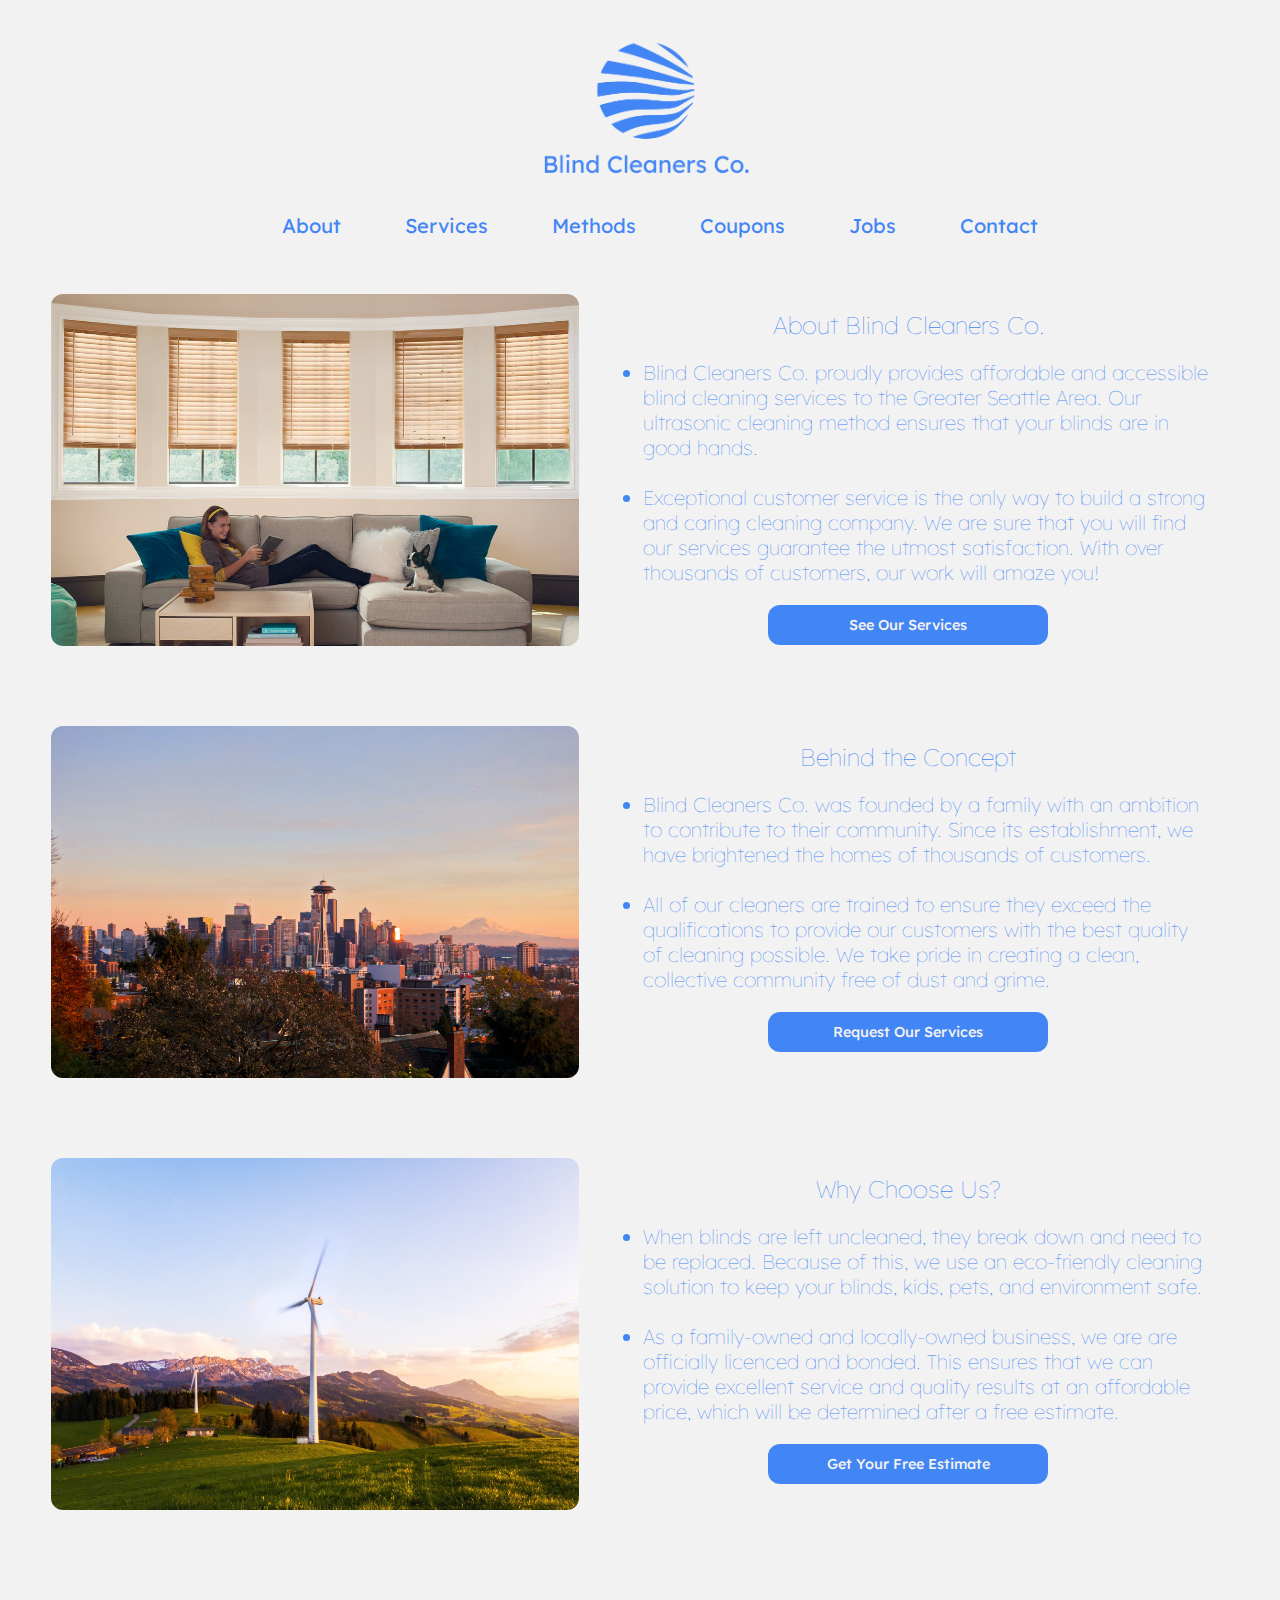
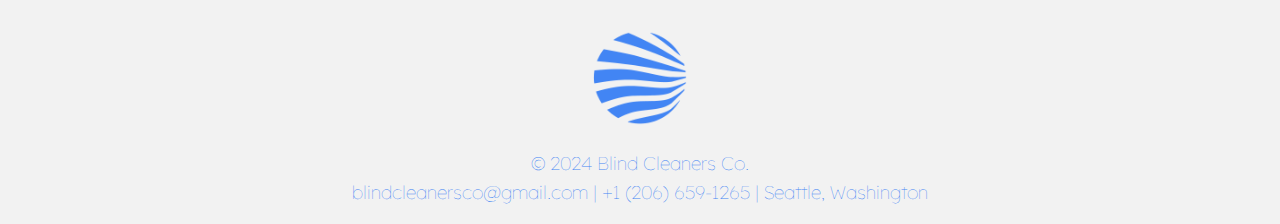
==== about.html @ 16b5f85d "Add files via upload" ====
<!DOCTYPE html>
<html>
    <head>
        <title>About | Blind Cleaners Co.</title>
        <link rel="stylesheet" href="style.css">
        <link rel="icon" type="image/x-icon" href="favicon.png">

        <meta name="viewport" content="width=device-width, initial-scale=1.0">

        <link rel="preconnect" href="https://fonts.googleapis.com">
        <link rel="preconnect" href="https://fonts.gstatic.com" crossorigin>
        <link href="https://fonts.googleapis.com/css2?family=Lexend" rel="stylesheet">
        <link href="https://fonts.googleapis.com/css2?family=Lexend+Deca:wght@300&display=swap" rel="stylesheet">
    </head>

    <body>
        <button class="logoButton">
            <a href="index.html"><img class="logoImage" src="logoButton.png" alt="logo"><img></a>
        </button>
        
        <nav class="navigation">
            <div class="menu">
                <ul>
                    <li><a class="item" href="about.html">About</a></li>
                    <li><a class="item" href="services.html">Services</a></li>
                    <li><a class="item" href="methods.html">Methods</a></li>
                    <li><a class="item" href="coupons.html">Coupons</a></li>
                    <li><a class="item" href="jobs.html">Jobs</a></li>
                    <li><a class="item" href="contact.html">Contact</a></li>
                </ul>
            </div>

            <div class="hamburger">
                <span class="bar"></span>
                <span class="bar"></span>
                <span class="bar"></span>
            </div>
        </nav>

        <div class="surroundsAbout">
            <img class="servicesImageRight" src="about.png" alt="about"><img>

            <h2 class="toFix" style="margin-left: 1rem; color: #4285F4; font-size: 1.5rem; font-family: Lexend;">
                About Blind Cleaners Co.
                <ul style="color: #4285F4; font-size: 1.25rem; font-family: Lexend Deca; text-align: left;">
                    <li>
                        Blind Cleaners Co. proudly provides affordable and accessible blind cleaning services to the
                        Greater Seattle Area. Our ultrasonic cleaning method ensures that your blinds are in good hands.
                    </li><br>
                    <li>
                        Exceptional customer service is the only way to build a strong and caring cleaning company.
                        We are sure that you will find our services guarantee the utmost satisfaction.
                        With over thousands of customers, our work will amaze you!
                    </li>
                </ul>
                <button class="processButton"><a class = "text" href="services.html">See Our Services</a></button>
            </h2>
        </div>

        <div class="surroundsAbout">
            <img class="servicesImageRight" src="behind.png" alt="behind"><img>

            <h2 class="toFix" style="margin-left: 1rem; color: #4285F4; font-size: 1.5rem; font-family: Lexend;">
                Behind the Concept
                <ul style="color: #4285F4; font-size: 1.25rem; font-family: Lexend Deca; text-align: left;">
                    <li>Blind Cleaners Co. was founded by a family with an ambition to contribute to their community. Since its
                        establishment, we have brightened the homes of thousands of customers.</li><br>
                    <li>All of our cleaners are trained to ensure they exceed the qualifications to provide our customers with the best quality of cleaning possible.
                        We take pride in creating a clean, collective community free of dust and grime.</li>
                </ul>

                <button class="processButton"><a class = "text" href="contact.html">Request Our Services</a></button>
            </h2>
        </div>

        <div class="surroundsAbout">
            <img class="servicesImageRight" src="choose.png" alt="choose"><img>

            <h2 class="toFix" style="margin-left: 1rem; color: #4285F4; font-size: 1.5rem; font-family: Lexend;">
                Why Choose Us?
                <ul style="color: #4285F4; font-size: 1.25rem; font-family: Lexend Deca; text-align: left;">
                    <li>When blinds are left uncleaned, they break down and need to be replaced.
                        Because of this, we use an eco-friendly cleaning solution to keep your blinds, kids, pets, and environment safe.
                    </li><br>
                    <li>As a family-owned and locally-owned business, we are are officially licenced and bonded. This ensures that we can provide excellent
                        service and quality results at an affordable price, which will be determined after a free estimate.
                    </li>
                </ul>

                <button class="processButton"><a class = "text" href="contact.html">Get Your Free Estimate</a></button>
            </h2>
        </div>

        <div class="footer">
            <img class="footerImage" src="logo.png" alt="logo"><img>
            <h4 style="color: #4285F4">© 2024 Blind Cleaners Co.</h4>
            <h4 style="color: #4285F4; line-height: 2.25rem; text-decoration: none;"><a style="color:#4285F4; text-decoration: none;" class="contactText" href="mailto:blindcleanersco@gmail.com">blindcleanersco@gmail.com</a> | <a style="color:#4285F4; text-decoration: none;" class = "text" href="tel+12066591265">+1 (206) 659-1265</a>  |  <a style="color:#4285F4; text-decoration: none;" class = "text" href="https://www.google.com/maps/place/King+County,+WA/">Seattle, Washington</a></h4>
        </div>

        <script src="script.js"></script>
    </body>
</html>
---- style.css ----
body {
    background-color: #F2F2F2;
    margin: 1% 4% 1% 4%;
    overflow-x: hidden;
}

::selection {
    color: #F2F2F2;
    background-color: #4285F4;
}

::-moz-selection {
    color: #F2F2F2;
    background-color: #4285F4;
}

h1 {
    font-size: 1.5rem;
    text-align: center;
    font-family: Lexend;
    font-weight: lighter;
    color: #4285F4;
    margin: 1.5rem 1.5rem 0.25rem 1.5rem;
}

h2 {
    margin: 0.5rem;
    padding: 0.5rem;
    text-align: center;
    font-size: 1.15rem;
    font-family: Lexend Deca;
    font-weight: lighter;
}

h3 {
    margin: 0.5rem;
    padding: 0.5rem;
    text-align: left;
    font-size: 1.15rem;
    font-family: Lexend Deca;
    font-weight: lighter;
}

h4 {
    text-align: center;
    font-size: 1.15rem;
    padding: none;
    margin: 0rem;
    font-family: Lexend Deca;
    font-weight: lighter;
}

h5 {
    font-size: 1rem;
    text-align: center;
    font-family: Lexend;
    font-weight: lighter;
    color: #4285F4;
    margin-top: 1.25rem;
    margin-bottom: 0.75rem;
}

body::-webkit-scrollbar {
    width: 18px;
}

::-webkit-scrollbar-thumb {
    background-color: #B6B6B6;
    border-radius: 17px;
    border: 5.5px solid transparent;
    background-clip: content-box;
}

::-webkit-scrollbar-thumb:hover {
    background-color: #A6A6A6;
    border-radius: 17px;
    border: 5.5px solid transparent;
    background-clip: content-box;
}

.navigation {
    display: flex;
    align-items: center;
    margin-bottom: 0.5rem;
    margin-top: -3rem;
}

.logoButton {
    display: block;
    margin-left: auto;
    margin-right: auto;
    border: none;
    appearance: none;
    background-color: inherit;
    width: 27rem;
}

.logoImage {
    width: 27rem;
}

.menu {
    margin-left: auto;
    margin-right: auto;
}

.menu ul {
    display: flex;
    list-style: none;
    color: #4285F4;
    font-family: Lexend;
    text-decoration: none;
}

.menu li {
    padding: 2rem;
    font-size: 1.25rem;
}

.processBox {
    display: flex;
    align-items: center;
    justify-content: space-between;
    margin-bottom: 7rem;
}

.processImage {
    border-radius: 0.75rem;
    width: 39%;
    display: block;
    margin-left: auto;
}

.processImage1 {
    border-radius: 0.75rem;
    width: 39%;
    display: block;
    margin-left: auto;
}

.jobImage {
    border-radius: 0.75rem;
    width: 39%;
    display: block;
    margin-left: auto;
}

.processText {
    height: 21rem;
    width: 60%;
    color: #4285F4;
    margin-left: auto;
    border-radius: 0.75rem;
    border-color: #4285F4;
    background-color: #F2F2F2;
}

.processText .processButton {
    width: 17rem;
    height: 2.4rem;
    position: relative;
    top: 7.5%;
    left: 50%;
    color: #F2F2F2;
    background-color: #4285F4;
    font-size: 0.9rem;
    font-family: Lexend;
    font-weight: lighter;
    border: none;
    border-radius: 0.5rem;
    transform: translate(-50%, -50%);
    -ms-transform: translate(-50%, -50%);
}

.footerImage {
    width: 7rem;
    height: 7rem;
    display: block;
    margin-left: auto;
    margin-right: auto;
}

.footer {
    margin-top: 2rem;
}

.menu a:link {
    color: #4285F4;
    text-decoration: none;
}

.menu a:visited {
    color: #4285F4;
    text-decoration: none;
}

.menu a:hover {
    color: #AEE155;
    text-decoration: none;
}

.menu a:active {
    color: #4285F4;
    text-decoration: none;
}

.processBox .text:link {
    color: #F2F2F2;
    text-decoration: none;
}

.processBox .text:visited {
    color: #F2F2F2;
    text-decoration: none;
}

.processBox .text:hover {
    color: #AEE155;
    text-decoration: none;
}

.processBox .text:active {
    color: #F2F2F2;
    text-decoration: none;
}

.job-widget {
    display: block;
    margin-left: auto;
    margin-right: auto;
    width: 75%;
    height: 65rem;
    background: #F2F2F2;
    z-index: 0;
}

.contactForm {
    width: 100%;
    height: 72.5rem;
    display: block;
    margin-left: auto;
    margin-right: auto;
}

.contactContainer {
    display: flex;
    align-items: center;
    justify-content: center;
    margin-bottom: 1rem;
}

.contactBoxes {
    height: 10rem;
    width: 21rem;
    color: #4285F4;
    border-style: none;
    border-radius: 0.75rem;
    border-color: #4285F4;
    background-color: #F2F2F2;
    margin-left: 0.5rem;
    margin-right: 0.5rem;
}

.contactImage {
    width: 5.25rem;
    height: 5.25rem;
    padding: none;
    display: block;
    margin-left: auto;
    margin-right: auto;
}

.surroundsServices {
    display: flex;
    margin-left: auto;
    margin-right: auto;
}

.surroundsAbout {
    display: flex;
    margin-left: auto;
    margin-right: auto;
}

.servicesImageRight {
    border-radius: 0.75rem;
    height: 22rem;
    margin-bottom: 5rem;
}

.surroundsServices .processButton {
    background-color: #4285F4;
    border-radius: 0.75rem;
    border-style: none;
    width: 17.5rem;
    height: 10%;
    display: block;
    margin-right: auto;
    margin-left: auto;
    font-family: Lexend;
    font-weight: 500;
    font-size: 0.9rem;
}

.surroundsAbout .processButton {
    background-color: #4285F4;
    border-radius: 0.75rem;
    border-style: none;
    width: 17.5rem;
    height: 10%;
    display: block;
    margin-right: auto;
    margin-left: auto;
    font-family: Lexend;
    font-weight: 500;
    font-size: 0.9rem;
}

.surroundsAbout .processButton a:link {
    color: #F2F2F2;
    text-decoration: none;
}

.surroundsAbout .processButton a:visited {
    color: #F2F2F2;
    text-decoration: none;
}

.surroundsAbout .processButton a:hover {
    color: #AEE155;
    text-decoration: none;
}

.surroundsServices .processButton a:link {
    color: #F2F2F2;
    text-decoration: none;
}

.surroundsServices .processButton a:visited {
    color: #F2F2F2;
    text-decoration: none;
}

.surroundsServices .processButton a:hover {
    color: #AEE155;
    text-decoration: none;
}

.hamburger {
    display: none;
    cursor: pointer;
}

.bar {
    display: block;
    width: 1.5625rem;
    height: 0.188rem;
    margin: 0.313rem auto;
    -webkit-transition: all 0.3s ease-in-out;
    transition: all 0.3s ease-in-out;
    background-color: #4285F4;
    border-radius: 4rem;
}

.couponAccordian > input[type="checkbox"] {
    position: absolute;
    left: -100vw;
}

.couponAccordian .content {
    overflow-y: hidden;
    height: 0;
    transition: height 0.3s ease;
}

.couponAccordian > input[type="checkbox"]:checked ~ .content {
    height: auto;
    overflow: visible;
}

.couponAccordian label {
    display: block;
}

.couponAccordian {
    margin-bottom: 1em;
}

.couponAccordian > input[type="checkbox"]:checked ~ .content {
    padding-left: 1rem;
    padding-right: 1rem;
    padding-bottom: 1rem;
    border: 0.5rem;
}

.couponAccordian .handle {
    font-size: 1.2rem;
    font-family: "Lexend Deca";
    font-weight: 500;
    color: #4285F4;
}

.couponAccordian label {
    color: #4285F4;
    cursor: pointer;
    font-weight: normal;
    padding: 1rem;
    background: #E6E6E6;
    border-radius: 0.75rem;
}

.couponAccordian label:hover, .accordion label:focus {
    background: #D6D6D6;
}

.couponAccordian .handle label:before {
    content: "→";
    display: inline-block;
    margin-right: 10px;
    font-size: 1.2rem;
    line-height: 1.556em;
}

.couponAccordian > input[type="checkbox"]:checked ~ .handle label:before {
    content: "↓";
}

.couponImage {
    border-radius: 0.75rem;
    width: 60%;
    display: block;
    margin-left: auto;
    margin-right: auto;
}

.row {
    display: flex;
}

.column {
    flex: 50%;
}

.columnTop {
    flex: 50%;
}

@media (max-width: 1275px) {
    .navigation {
        flex-direction: column;
    }

    .logoButton {
        display: block;
        margin-right: auto;
        margin-left: auto;
        margin-bottom: -3rem;
        border: none;
        appearance: none;
        background-color: inherit;
        width: 26.5rem;
    }

    .logoImage {
        width: 26.5rem;
    }

    .menu {
        margin-bottom: -2rem;
    }

    .processBox {
        flex-direction: column;
        margin-left: 0rem;
        margin-right: 0rem;
        margin-bottom: 10rem;
    }

    .processText {
        display: block;
        margin-left: auto;
        margin-right: auto;
    }

    .processImage {
        display: block;
        margin-left: 0rem;
        margin-right: 0rem;
        margin-top: 10rem;
        width: 20rem;
    }

    .processImage1 {
        display: block;
        margin-left: 0rem;
        margin-right: 0rem;
        width: 20rem;
    }

    .jobImage {
        display: block;
        margin-left: 0rem;
        margin-right: 0rem;
        margin-top: 10rem;
        width: 20rem;
    }

    .surroundsServices {
        flex-direction: column;
        margin-bottom: 10rem;
    }

    .surroundsAbout {
        flex-direction: column;
        margin-bottom: 5rem;
    }

    .servicesImageRight {
        height: 100%;
    }

    .toFix {
        margin-top: -3rem;
    }

    .shrinkMargin {
        margin-top: -4rem;
        margin-bottom: -5rem;
    }

    .surroundsServices .processButton {
        border-style: none;
        width: 17.5rem;
        height: 2.5rem;
        display: block;
        margin-right: auto;
        margin-left: auto;
        font-family: Lexend;
        font-weight: 500;
    }

    .surroundsAbout .processButton {
        border-style: none;
        width: 17.5rem;
        height: 2.5rem;
        display: block;
        margin-right: auto;
        margin-left: auto;
        font-family: Lexend;
        font-weight: 500;
    }
}

@media (max-width: 950px) {
    .navigation {
        flex-direction: row;
        margin-bottom: 3rem;
    }

    .logoButton {
        width: 20rem;
    }

    .logoImage {
        width: 20rem;
    }

    .homeworkButton {
        margin-top: 2rem;
    }

    .processButton {
        margin-top: 2rem;
    }

    .processText {
        margin-bottom: 10rem;
    }

    .contactContainer {
        flex-direction: column;
    }

    .contactForm {
        height: 70rem;
        width: 100%;
    }

    .job-widget {
        width: 100%;
        height: 70rem;
    }

    .hamburger {
        display: block;
        z-index: 1000;
        margin-top: -8rem;
        margin-left: auto;
    }

    .hamburger.active .bar:nth-child(2){
        opacity: 0;
    }

    .hamburger.active .bar:nth-child(1){
        transform: translateY(0.5rem) rotate(45deg);
    }

    .hamburger.active .bar:nth-child(3){
        transform: translateY(-0.5rem) rotate(-45deg);
    }

    .menu {
        position: fixed;
        left: -100%;
        top: 8rem;
        gap: 0;
        flex-direction: column;
        background-color: #4285F4;
        width: 100%;
        text-align: right;
        transition: 0.3s;
    }

    .menu.active {
        left: 0;
    }

    .menu ul {
        flex-direction: column;
    }

    .menu a:link {
        color: #F2F2F2;
        text-decoration: none;
    }

    .menu a:visited {
        color: #F2F2F2;
        text-decoration: none;
    }

    .menu a:hover {
        color: #AEE155;
        text-decoration: none;
    }

    .menu a:active {
        color: #F2F2F2;
        text-decoration: none;
    }

    .processBox {
        margin-bottom: 30rem;
    }

    .jobImage {
        margin-top: 5rem;
    }

    .row {
        flex-direction: column;
    }
}
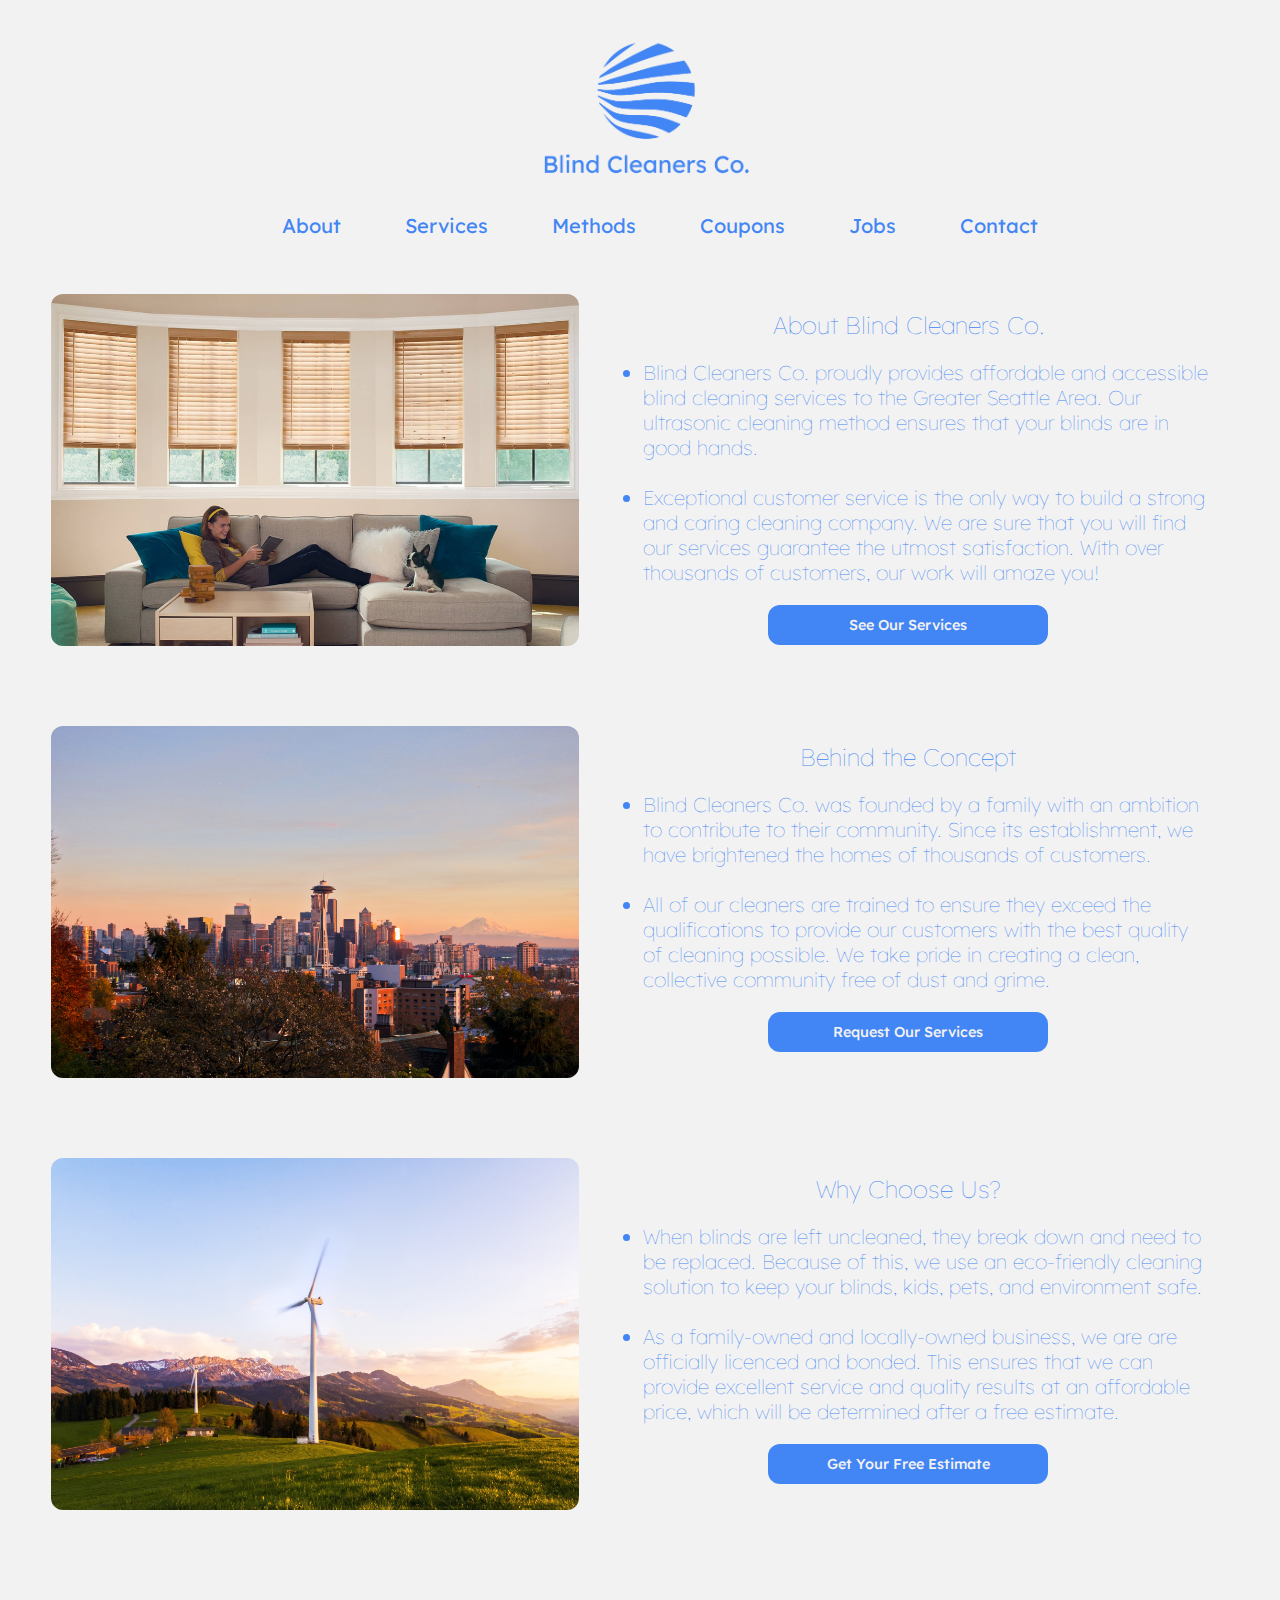
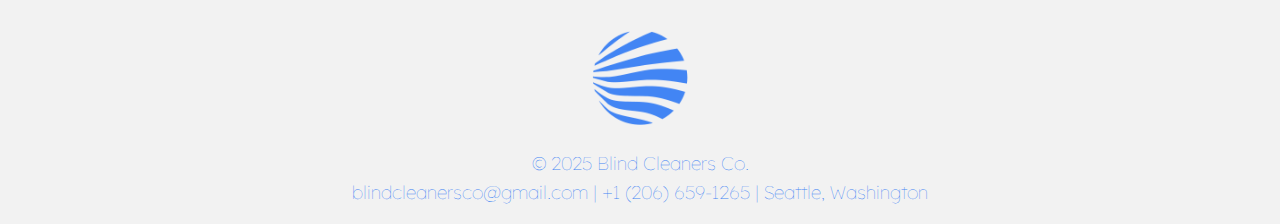
==== commit 8fd465af: "Update about.html" ====
--- a/about.html
+++ b/about.html
@@ -15,18 +15,18 @@
 
     <body>
         <button class="logoButton">
-            <a href="index.html"><img class="logoImage" src="logoButton.png" alt="logo"><img></a>
+            <a href="https://www.blindcleanersco.com"><img class="logoImage" src="logoButton.png" alt="logo"><img></a>
         </button>
         
         <nav class="navigation">
             <div class="menu">
                 <ul>
-                    <li><a class="item" href="about.html">About</a></li>
-                    <li><a class="item" href="services.html">Services</a></li>
-                    <li><a class="item" href="methods.html">Methods</a></li>
-                    <li><a class="item" href="coupons.html">Coupons</a></li>
-                    <li><a class="item" href="jobs.html">Jobs</a></li>
-                    <li><a class="item" href="contact.html">Contact</a></li>
+                    <li><a class="item" href="./about">About</a></li>
+                    <li><a class="item" href="./services">Services</a></li>
+                    <li><a class="item" href="./methods">Methods</a></li>
+                    <li><a class="item" href="./coupons">Coupons</a></li>
+                    <li><a class="item" href="./jobs">Jobs</a></li>
+                    <li><a class="item" href="./contact">Contact</a></li>
                 </ul>
             </div>
 
@@ -53,7 +53,7 @@
                         With over thousands of customers, our work will amaze you!
                     </li>
                 </ul>
-                <button class="processButton"><a class = "text" href="services.html">See Our Services</a></button>
+                <button class="processButton"><a class = "text" href="./services">See Our Services</a></button>
             </h2>
         </div>
 
@@ -69,7 +69,7 @@
                         We take pride in creating a clean, collective community free of dust and grime.</li>
                 </ul>
 
-                <button class="processButton"><a class = "text" href="contact.html">Request Our Services</a></button>
+                <button class="processButton"><a class = "text" href="./contact">Request Our Services</a></button>
             </h2>
         </div>
 
@@ -87,16 +87,16 @@
                     </li>
                 </ul>
 
-                <button class="processButton"><a class = "text" href="contact.html">Get Your Free Estimate</a></button>
+                <button class="processButton"><a class = "text" href="./contact">Get Your Free Estimate</a></button>
             </h2>
         </div>
 
         <div class="footer">
             <img class="footerImage" src="logo.png" alt="logo"><img>
-            <h4 style="color: #4285F4">© 2024 Blind Cleaners Co.</h4>
-            <h4 style="color: #4285F4; line-height: 2.25rem; text-decoration: none;"><a style="color:#4285F4; text-decoration: none;" class="contactText" href="mailto:blindcleanersco@gmail.com">blindcleanersco@gmail.com</a> | <a style="color:#4285F4; text-decoration: none;" class = "text" href="tel+12066591265">+1 (206) 659-1265</a>  |  <a style="color:#4285F4; text-decoration: none;" class = "text" href="https://www.google.com/maps/place/King+County,+WA/">Seattle, Washington</a></h4>
+            <h4 style="color: #4285F4">© 2025 Blind Cleaners Co.</h4>
+            <h4 style="color: #4285F4; line-height: 2.25rem; text-decoration: none;"><a style="color:#4285F4; text-decoration: none;" class="contactText" href="mailto:blindcleanersco@gmail.com">blindcleanersco@gmail.com</a> | <a style="color:#4285F4; text-decoration: none;" class = "text" href="tel:+12066591265">+1 (206) 659-1265</a>  |  <a style="color:#4285F4; text-decoration: none;" class = "text" href="https://www.google.com/maps/place/King+County,+WA/">Seattle, Washington</a></h4>
         </div>
 
         <script src="script.js"></script>
     </body>
-</html>+</html>
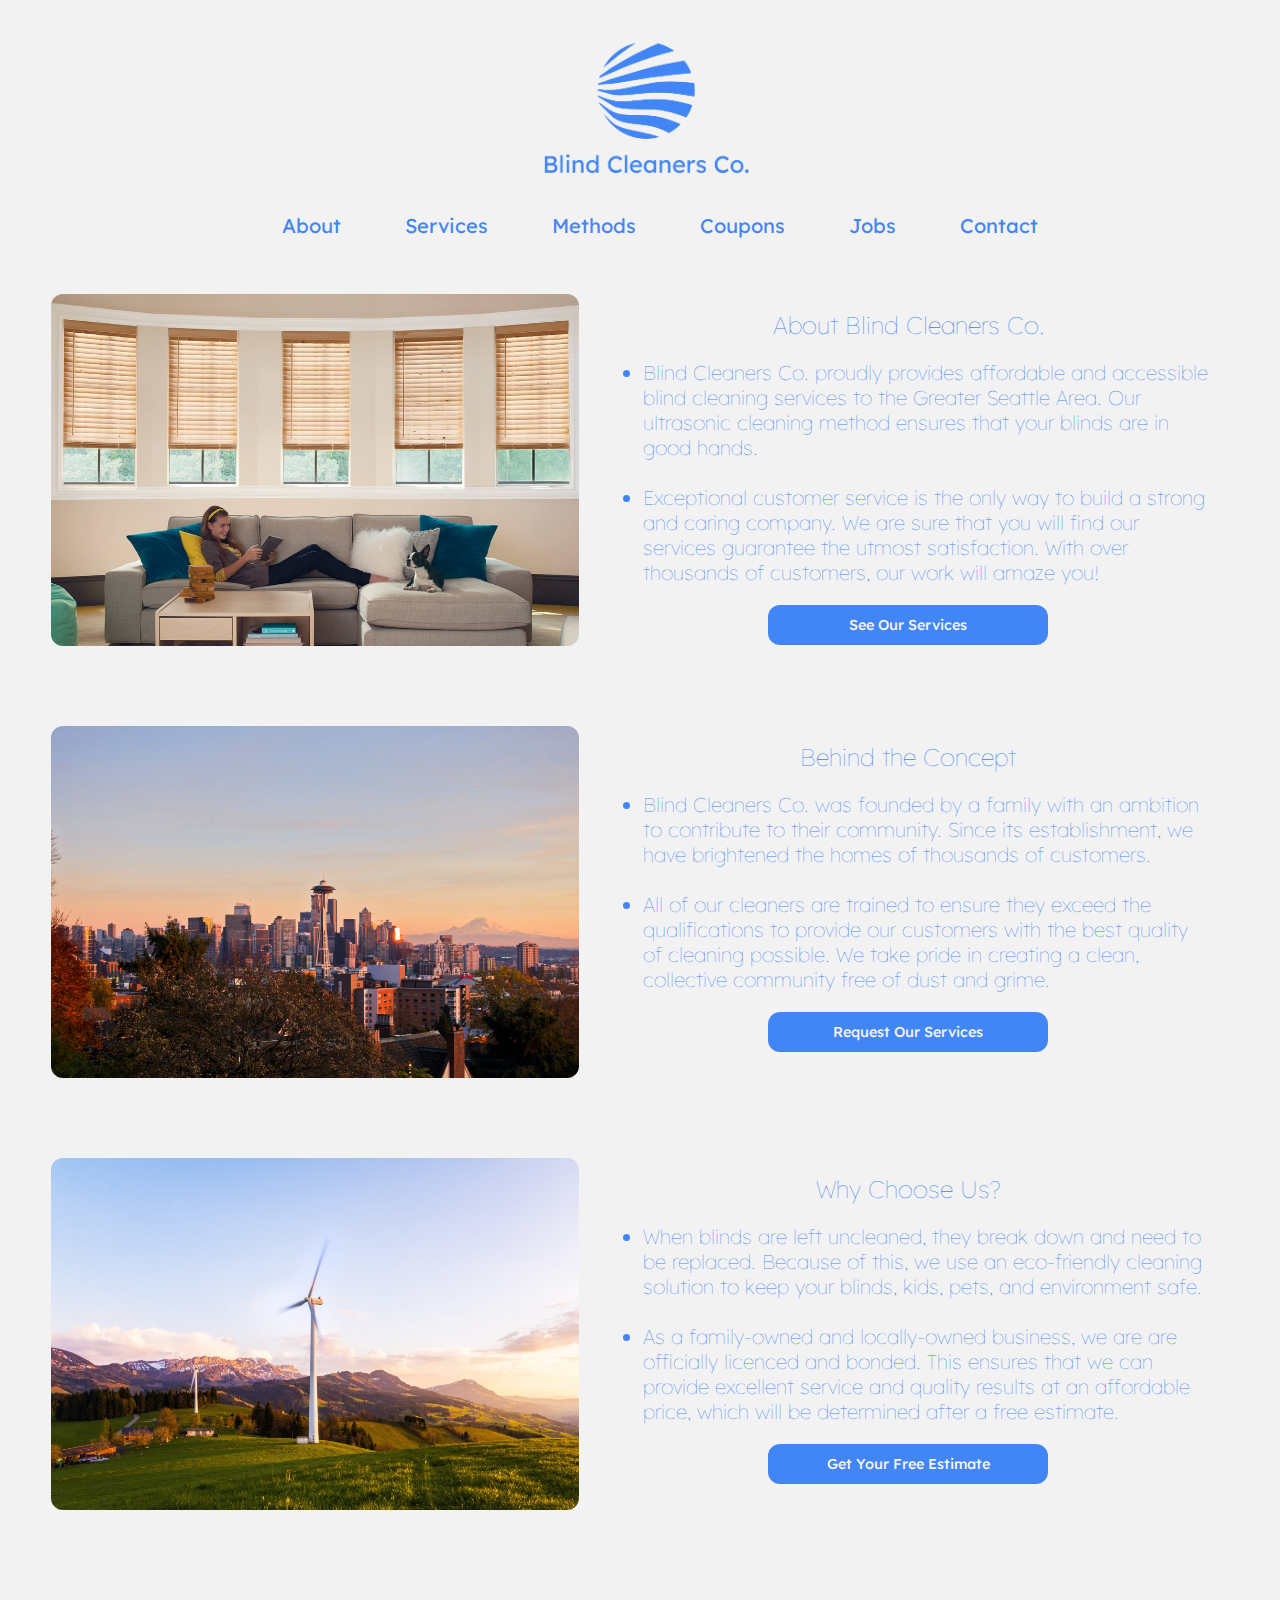
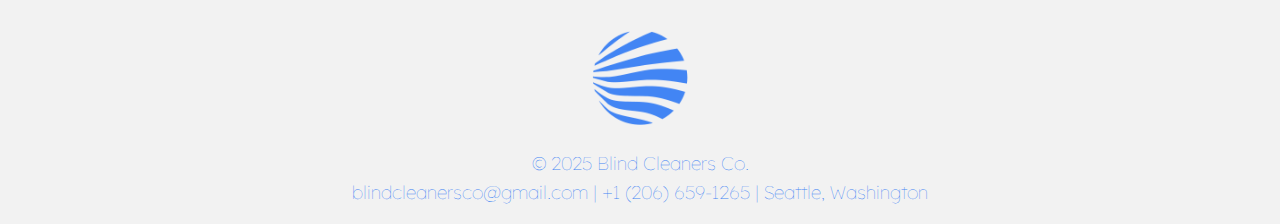
==== commit 908e9423: "Update about.html" ====
--- a/about.html
+++ b/about.html
@@ -48,7 +48,7 @@
                         Greater Seattle Area. Our ultrasonic cleaning method ensures that your blinds are in good hands.
                     </li><br>
                     <li>
-                        Exceptional customer service is the only way to build a strong and caring cleaning company.
+                        Exceptional customer service is the only way to build a strong and caring company.
                         We are sure that you will find our services guarantee the utmost satisfaction.
                         With over thousands of customers, our work will amaze you!
                     </li>
